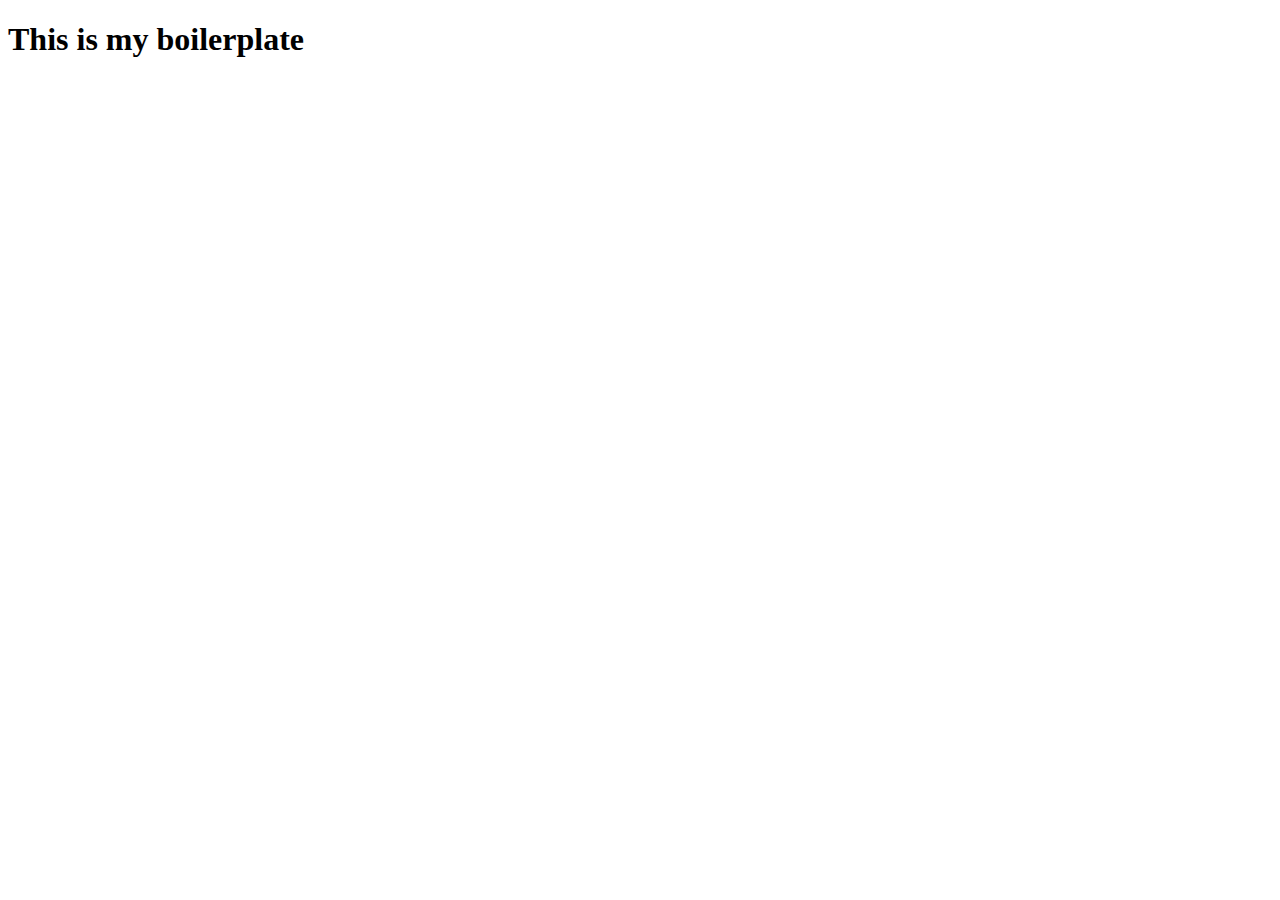
==== im2350/a3/index.html @ cf05b180 "Add files via upload" ====
<!DOCTYPE html>
<html lang="en">

	<head>

	<meta charset="utf-8">
	<meta name="viewport" content="width=device-width, initial-scale=1.0">

	<title>femke's boilerplate</title>

	<link rel="stylesheet" href="style.css">
	<script src="script.js"></script>

</head>

<body>

	<h1>This is my boilerplate</h1>
	
</body>

</html>
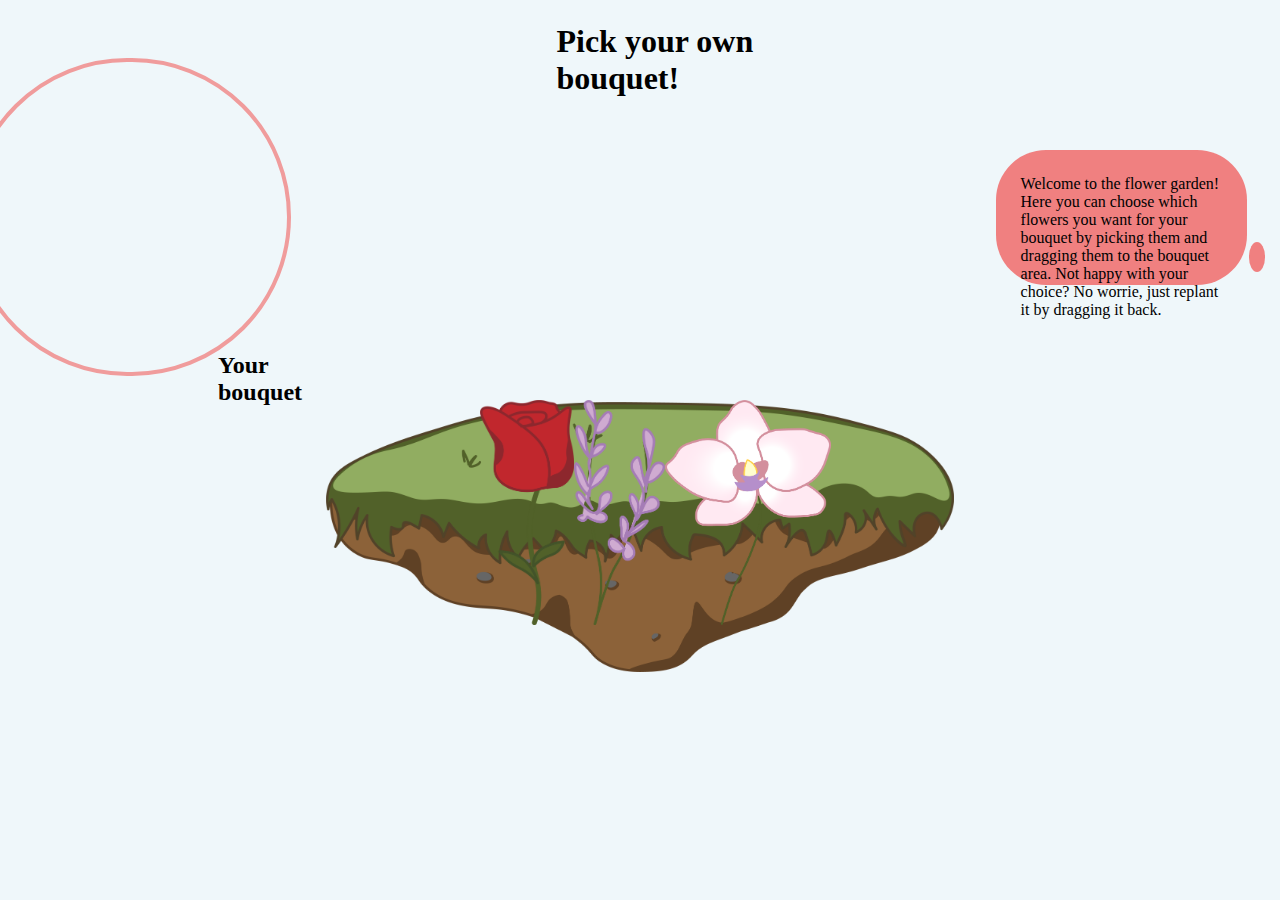
==== commit 716dad92: "Add files via upload" ====
--- a/im2350/a3/index.html
+++ b/im2350/a3/index.html
@@ -1,22 +1,34 @@
+<!-- Femke Schaap, Assignment 3 - Interactive Media 2023 -->
 <!DOCTYPE html>
 <html lang="en">
 
-	<head>
-
-	<meta charset="utf-8">
-	<meta name="viewport" content="width=device-width, initial-scale=1.0">
-
-	<title>femke's boilerplate</title>
-
-	<link rel="stylesheet" href="style.css">
-	<script src="script.js"></script>
-
+<head>
+    <meta charset="UTF-8">
+    <meta name="viewport" content="width=device-width, initial-scale=1.0">
+    <title>Pick your own bouquet</title>
+    <link rel="stylesheet" href="style.css">
+	<script src="script.js" defer></script>
 </head>
 
 <body>
+    
+    <h2>Your bouquet</h2>
+    <div class="dropArea"></div>
+    <h1>Pick your own bouquet!</h1>
+    
+    <div class="soilDropBack"></div>
+    <img src="soil.png" class="soil">
 
-	<h1>This is my boilerplate</h1>
-	
+    <div class="flowerWrapper">
+        <span class="tooltiptext">Click and drag to Your Bouquet to pick this flower</span>
+            <img src="rose.png" alt="Rose" draggable="true" id="rose">
+            <img src="lavender.png" alt="Lavender" draggable="true" id="lavender">
+            <img src="orchid.png" alt="Orchid" draggable="true" id="orchid">
+    </div> 
+  
+    <p>Welcome to the flower garden! Here you can choose which flowers you want for your bouquet by picking them and dragging them to the bouquet area. Not happy with your choice? No worrie, just replant it by dragging it back.</p>
+    <div id = "balloon"></div>
+    
 </body>
 
 </html>--- a/im2350/a3/style.css
+++ b/im2350/a3/style.css
@@ -0,0 +1,111 @@
+
+body {
+    display: flex;
+    justify-content: center;
+    background-color: #eff7fa;
+}
+
+h1 {
+    margin: 15px;
+    width: 750px;
+    transform: translateX(-150px);
+}
+
+h2 {
+    align-self: last baseline;
+    width: 300px;
+    margin-left: 150px;
+    margin-bottom: 20px;
+    margin-top: 20px;
+    transform: translateX(60px);
+}
+
+p {
+    height: 85px;
+    width: 550px;
+    align-content: space-around;
+    align-self: center;
+    background-color: lightcoral;
+    border-radius: 50px;
+    padding: 25px;
+}
+
+#balloon {
+    height: 30px;
+    width: 45px;
+    background-color: lightcoral;
+    border-radius: 100%;
+    align-self: center;
+    margin-right: 7px;
+    margin-left: 2px;
+    transform: translateY(40px);
+}
+
+.dropArea {
+    display: flex;
+    flex-direction: row;
+    justify-content: space-evenly;
+    border-radius: 700px;
+    border: solid rgb(240, 156, 156) 4px;
+    height: 250px;
+    width: 700px;
+    position: relative; 
+    right: 350px;
+    padding: 30px;
+    margin: 50px;
+}
+
+.soilDropBack {
+    width: 600px;
+    height: 250px;
+    border-radius: 20%;
+    z-index: 1;
+    display: flex;
+    flex-direction: row;
+    position: absolute;
+    justify-content: center;
+    margin-top: 20%;
+}
+
+.soil {
+    display: flex;
+    flex-direction: row;
+    position: absolute;
+    align-self: center;
+    margin-top: 50%;
+    height: 30%;
+    width: auto;
+    z-index: 0;
+}
+
+.flowerWrapper {
+    display: flex;
+    flex-direction: row;
+    align-self: center;
+    justify-content: space-evenly;
+    cursor: pointer;
+    position: absolute;
+    top: 400px;
+    z-index: 2;
+}
+
+
+.flowerWrapper .tooltiptext {
+    visibility: hidden;
+    width: 120px;
+    background-color: black;
+    color: #fff;
+    text-align: center;
+    padding: 5px 0;
+    border-radius: 6px;
+    position: absolute;
+    z-index: 1;
+  }
+
+.flowerWrapper:hover .tooltiptext {
+    visibility: visible;
+  }
+
+  .highlight {
+    border: solid lightcoral 6px;
+  }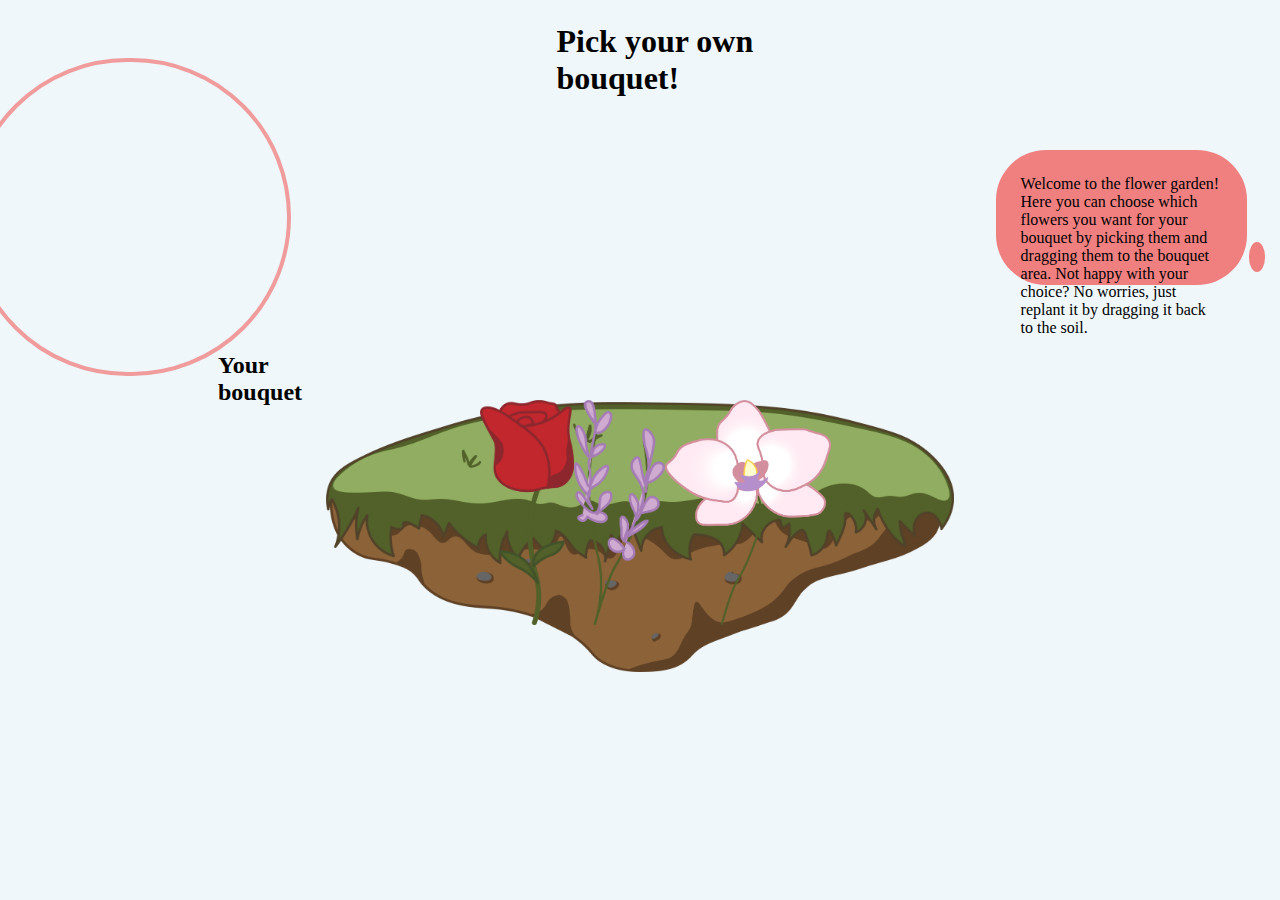
==== commit c3d8722a: "Add files via upload" ====
--- a/im2350/a3/index.html
+++ b/im2350/a3/index.html
@@ -5,8 +5,9 @@
 <head>
     <meta charset="UTF-8">
     <meta name="viewport" content="width=device-width, initial-scale=1.0">
-    <title>Pick your own bouquet</title>
+    <title>Pick your own bouquet!</title>
     <link rel="stylesheet" href="style.css">
+    <link rel="icon" type="image/png" href="./favicon.png">
 	<script src="script.js" defer></script>
 </head>
 
@@ -26,7 +27,7 @@
             <img src="orchid.png" alt="Orchid" draggable="true" id="orchid">
     </div> 
   
-    <p>Welcome to the flower garden! Here you can choose which flowers you want for your bouquet by picking them and dragging them to the bouquet area. Not happy with your choice? No worrie, just replant it by dragging it back.</p>
+    <p>Welcome to the flower garden! Here you can choose which flowers you want for your bouquet by picking them and dragging them to the bouquet area. Not happy with your choice? No worries, just replant it by dragging it back to the soil.</p>
     <div id = "balloon"></div>
     
 </body>
--- a/im2350/a3/style.css
+++ b/im2350/a3/style.css
@@ -1,4 +1,4 @@
-
+/* All images are created by Femke Schaap using Adobe Illustrator */
 body {
     display: flex;
     justify-content: center;
@@ -9,8 +9,10 @@
     margin: 15px;
     width: 750px;
     transform: translateX(-150px);
+    font-size: 2em;
 }
 
+/* The drop area is referred to as "Your bouquet" to make it clear for the user that this is where they need to drag the flower to */
 h2 {
     align-self: last baseline;
     width: 300px;
@@ -18,8 +20,10 @@
     margin-bottom: 20px;
     margin-top: 20px;
     transform: translateX(60px);
+    font-size: 1.5em;
 }
 
+/* An additional explanation is give to communicate the purpose and instructions of the interaction */
 p {
     height: 85px;
     width: 550px;
@@ -28,6 +32,7 @@
     background-color: lightcoral;
     border-radius: 50px;
     padding: 25px;
+    font-size: 1em;
 }
 
 #balloon {
@@ -41,6 +46,7 @@
     transform: translateY(40px);
 }
 
+/* In the future, the flowers could be arranged as soon as they have been picked and more flowers could be added to make it more appealing */
 .dropArea {
     display: flex;
     flex-direction: row;
@@ -55,6 +61,7 @@
     margin: 50px;
 }
 
+/* The area to drop the flowers back is extended to outside the soil so that is more logical and intuitive for the user.  */
 .soilDropBack {
     width: 600px;
     height: 250px;
@@ -78,6 +85,8 @@
     z-index: 0;
 }
 
+/* In the future, displaying the name of the flower as soon as the drag starts would be a good implementation. Also, an animation of the 
+flower being picked would be a good addition to make the design more visually appealing */
 .flowerWrapper {
     display: flex;
     flex-direction: row;
@@ -89,14 +98,14 @@
     z-index: 2;
 }
 
-
+/* When the user hovers over the flower, an additional instruction appears */
 .flowerWrapper .tooltiptext {
     visibility: hidden;
     width: 120px;
     background-color: black;
     color: #fff;
     text-align: center;
-    padding: 5px 0;
+    padding: 5px;
     border-radius: 6px;
     position: absolute;
     z-index: 1;
